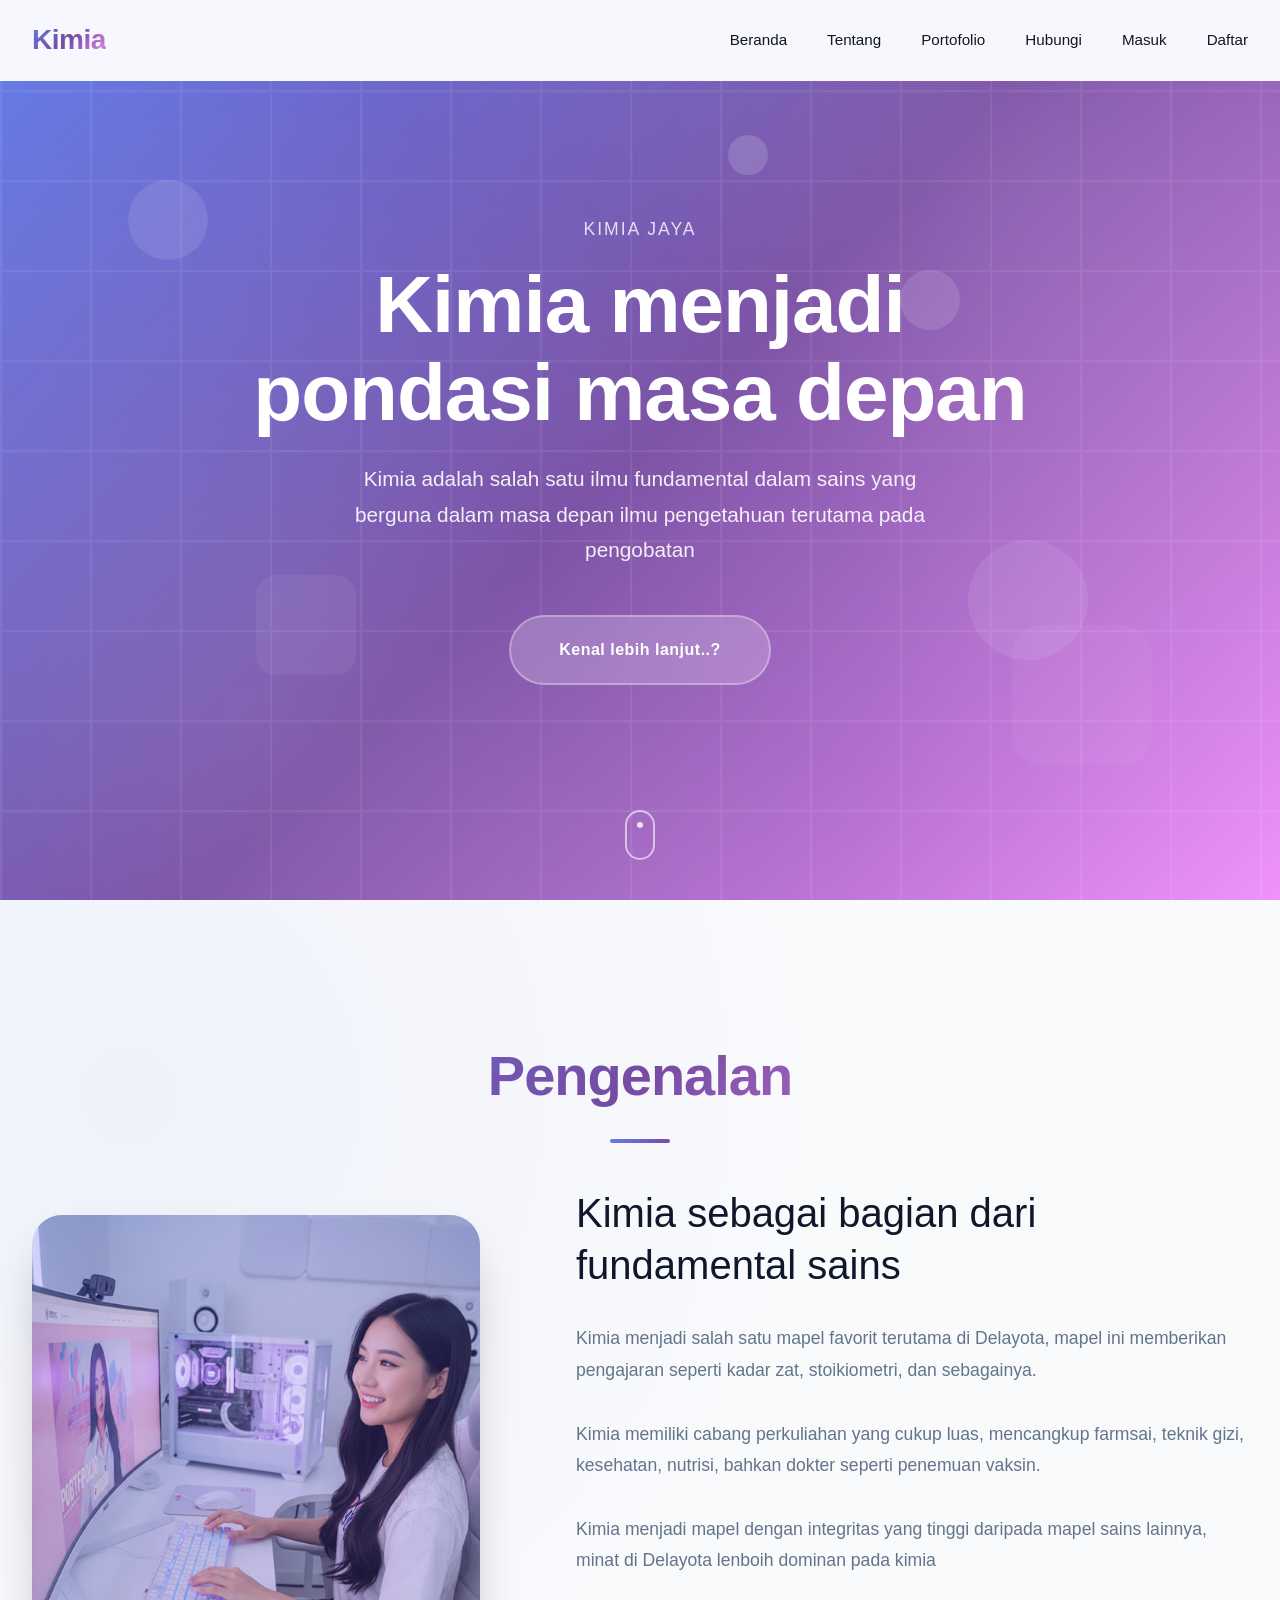
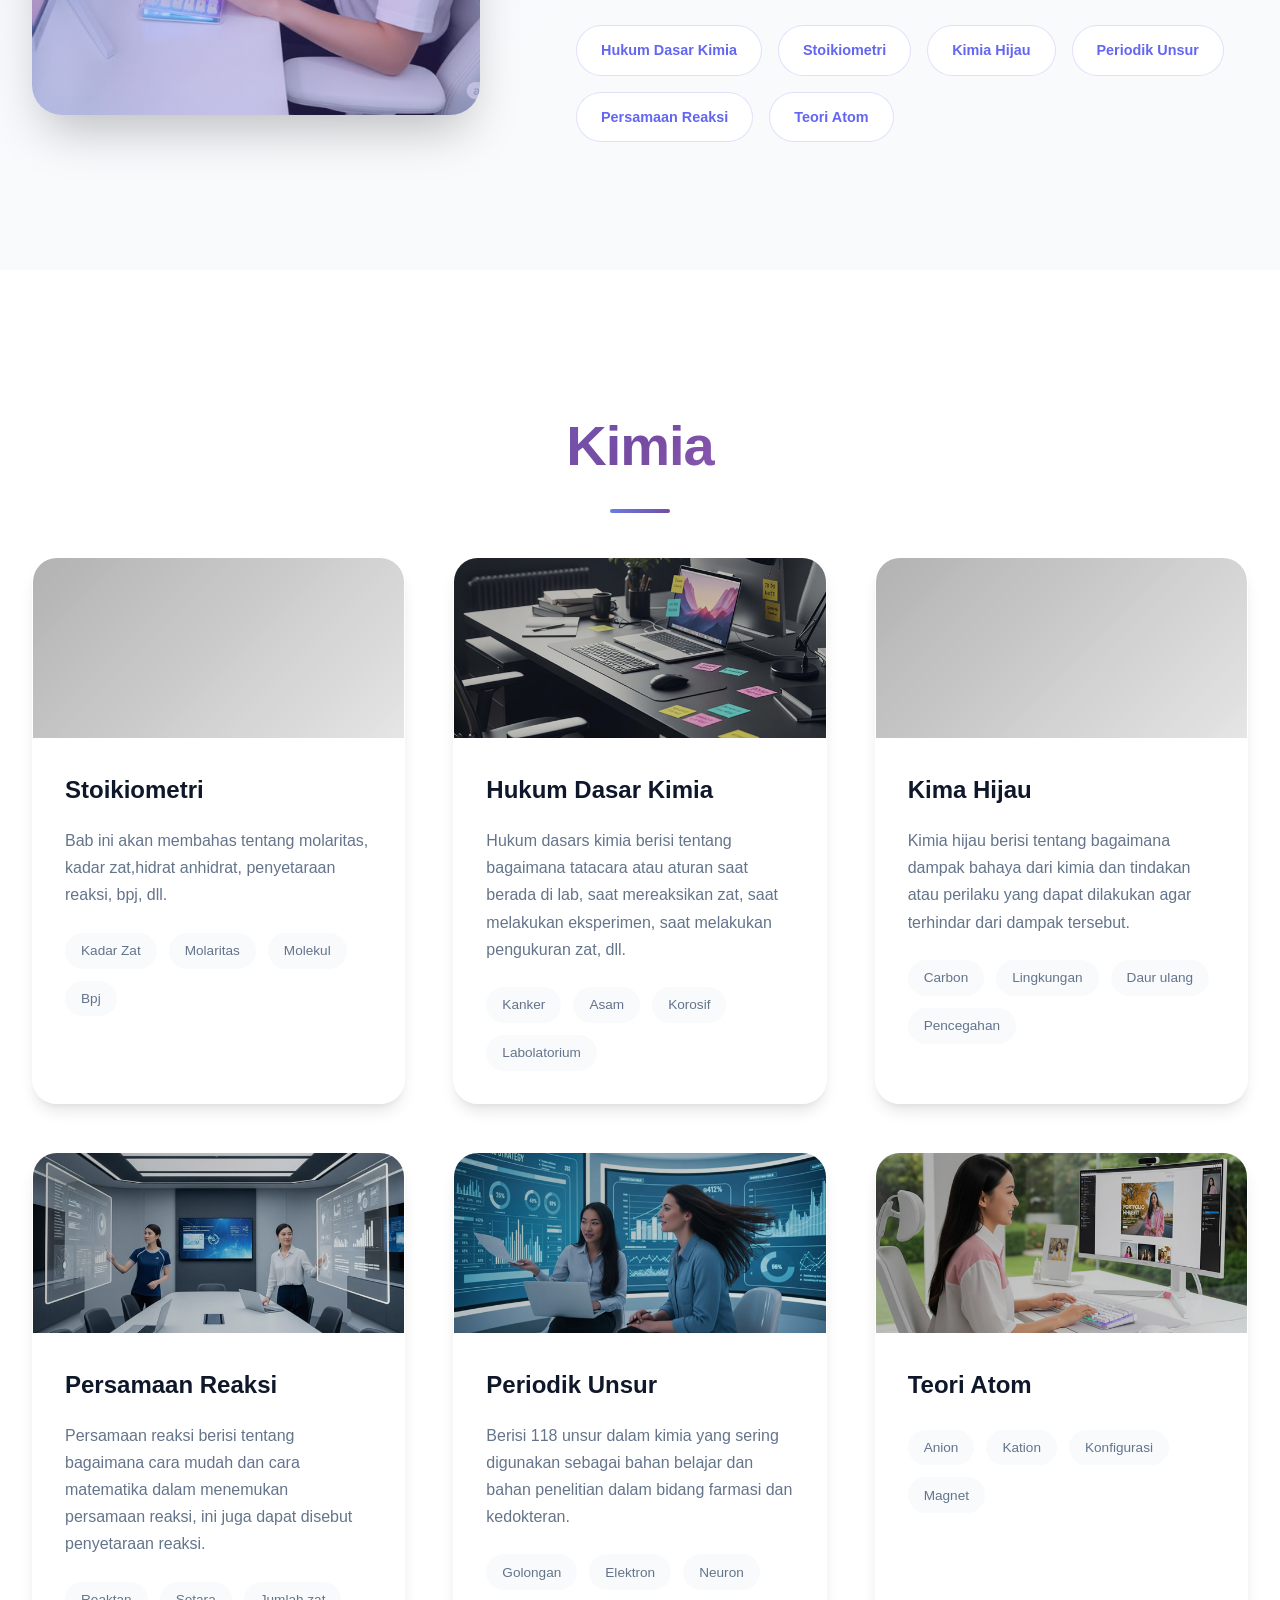
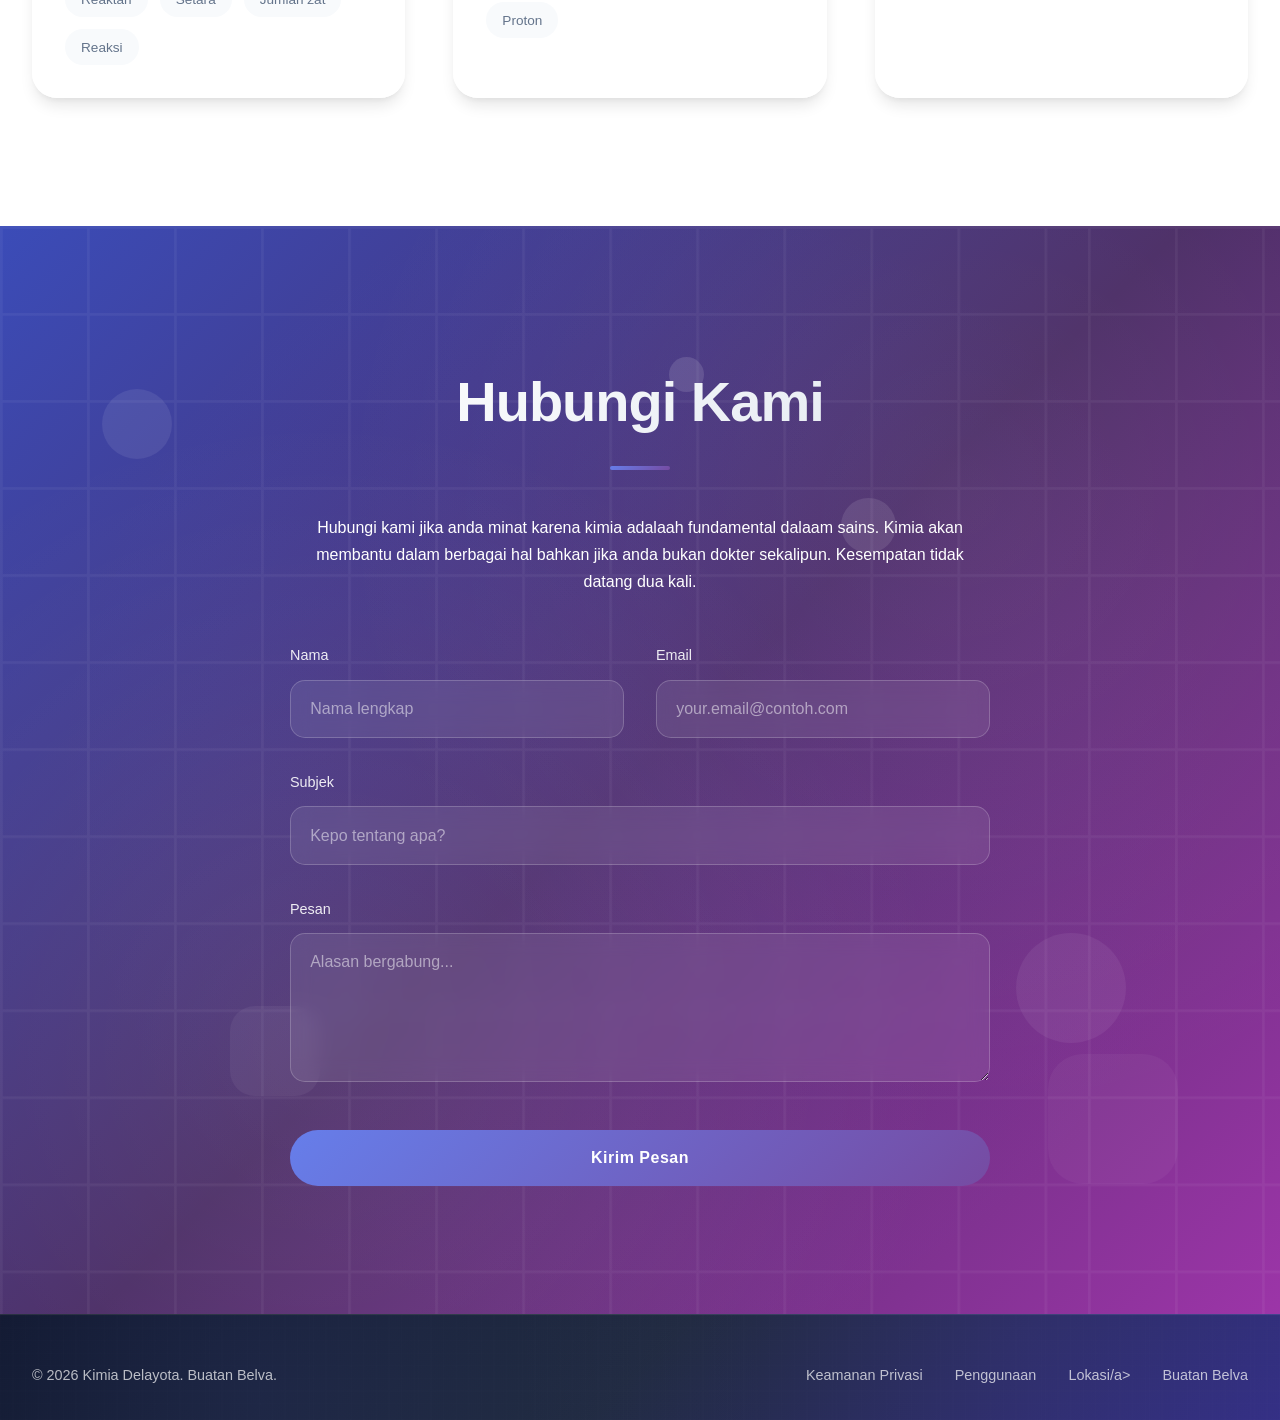
==== index.html @ 0a44f164 "index.html" ====
<!DOCTYPE html>
<html lang="en">
<head>
    <meta charset="UTF-8">
    <meta name="viewport" content="width=device-width, initial-scale=1.0">
    <title>Belva - Delayota</title>
    <link href="templatemo-personal-style.css" rel="stylesheet">

<!--

TemplateMo 593 personal shape

https://templatemo.com/tm-593-personal-shape

-->
</head>
<body>
    <!-- Navigation -->
    <nav id="navbar">
        <div class="nav-container">
            <div class="logo">Kimia</div>
            <ul class="nav-links">
                <li><a href="#home">Beranda</a></li>
                <li><a href="#about">Tentang</a></li>
               <li><a href="#portfolio">Portofolio</a></li>
                <li><a href="#contact">Hubungi</a></li>       
    <li id="loginMenu" ><a href="login/login.html">Masuk</a></li>
    <li id="registerMenu"><a href="login/register.html">Daftar</a></li>
    <li id="logoutMenu" style="display: none;"><a href="#" id="authLink">Keluar</a></li>
            </ul>


            
            <div class="mobile-menu-toggle" id="mobileMenuToggle">
                <div class="hamburger"></div>
                <div class="hamburger"></div>
                <div class="hamburger"></div>
            </div>
        </div>
    </nav>

    <!-- Mobile Menu -->
    <div class="mobile-menu" id="mobileMenu">
        <ul class="mobile-nav-links">
            <li><a href="#home">Beranda</a></li>
            <li><a href="#about">Tentang</a></li>
            <li><a href="#portfolio">Portofolio</a></li>
            <li><a href="#contact">Hubungi</a></li>
            <li id="loginMenu" ><a href="login/login.html">Masuk</a></li>
    <li id="registerMenu"><a href="login/register.html">Daftar</a></li>
    
    <li id="logoutMenu" style="display: none;"><a href="#" id="authLink">Keluar</a></li>
        </ul>
    </div>

    <!-- Hero Section -->
    <section id="home" class="hero">
        <div class="floating-shapes">
            <div class="shape shape-1"></div>
            <div class="shape shape-2"></div>
            <div class="shape shape-3"></div>
            <div class="shape shape-4"></div>
            <div class="shape shape-5"></div>
            <div class="shape shape-6"></div>
        </div>
        <div class="hero-content">
            <div class="hero-subtitle">Kimia Jaya</div>
            <h1>Kimia menjadi pondasi masa depan</h1>
            <p class="subtitle">Kimia adalah salah satu ilmu fundamental dalam sains yang berguna dalam masa depan ilmu pengetahuan terutama pada pengobatan</p>
            <a href="#portfolio" class="cta-button">Kenal lebih lanjut..?</a>
        </div>
        <div class="scroll-indicator" onclick="document.getElementById('about').scrollIntoView()"></div>
    </section>

    <!-- About Section -->
    <section id="about" class="about">
        <div class="container">
            <h2 class="section-title fade-in">Pengenalan</h2>
            <div class="about-content">
                <div class="about-image slide-in-left">

                <iframe src="https://www.google.com/maps/embed?pb=!1m18!1m12!1m3!1d3952.8996319272687!2d110.39281007500517!3d-7.80044999221977!2m3!1f0!2f0!3f0!3m2!1i1024!2i768!4f13.1!3m3!1m2!1s0x2e7a57669d43fe55%3A0x75fae1bb400d4da5!2sSMA%20Negeri%208%20Yogyakarta!5e0!3m2!1sid!2sid!4v1780820582444!5m2!1sid!2sid" width="100%" height="100%" style="border:0;" allowfullscreen="" loading="lazy" referrerpolicy="no-referrer-when-downgrade"></iframe>

            </div>
                <div class="about-text slide-in-right">
                    <h3>Kimia sebagai bagian dari fundamental sains</h3>
                    <p>Kimia menjadi salah satu mapel favorit terutama di Delayota, mapel ini memberikan pengajaran seperti kadar zat, stoikiometri, dan sebagainya.</p>
                    <p>Kimia memiliki cabang perkuliahan yang cukup luas, mencangkup farmsai, teknik gizi, kesehatan, nutrisi, bahkan dokter seperti penemuan vaksin.</p>
                    <p>Kimia menjadi mapel dengan integritas yang tinggi daripada mapel sains lainnya, minat di Delayota lenboih dominan pada kimia</p>
                    <div class="skills">
                        <span class="skill-tag">Hukum Dasar Kimia</span>
                        <span class="skill-tag">Stoikiometri</span>
                        <span class="skill-tag">Kimia Hijau</span>
                        <span class="skill-tag">Periodik Unsur</span>
                        <span class="skill-tag">Persamaan Reaksi</span>
                        <span class="skill-tag">Teori Atom</span>
                    </div>
                </div>
            </div>
        </div>
    </section>

    <!-- Portfolio Section -->
    <section id="portfolio" class="portfolio">
        <div class="container">
            <h2 class="section-title fade-in">Kimia</h2>
            <div class="portfolio-grid">
                <div class="portfolio-item">
                    <div class="portfolio-image">

                        <iframe width="100%" height="180" src="https://www.youtube.com/embed/ZuWa827qAao?si=afvYY62w2nocdWd4" title="YouTube video player" frameborder="0" allow="accelerometer; autoplay; clipboard-write; encrypted-media; gyroscope; picture-in-picture; web-share" referrerpolicy="strict-origin-when-cross-origin" allowfullscreen></iframe>
                    </div>
                    <div class="portfolio-content">
                        <h4>Stoikiometri</h4>
                        <p>Bab ini akan membahas tentang molaritas, kadar zat,hidrat anhidrat, penyetaraan reaksi, bpj, dll.</p>
                        <div class="portfolio-tech">
                            <span class="tech-tag">Kadar Zat</span>
                            <span class="tech-tag">Molaritas</span>
                            <span class="tech-tag">Molekul</span>
                            <span class="tech-tag">Bpj</span>
                        </div>
                    </div>
                </div>
                <div class="portfolio-item">
                    <div class="portfolio-image">

                    <iframe width="100%" height="180" src="https://www.youtube.com/embed/5iTOphGnCtg?si=5sa7Ugf0rRVdUcPF" title="YouTube video player" frameborder="0" allow="accelerometer; autoplay; clipboard-write; encrypted-media; gyroscope; picture-in-picture; web-share" referrerpolicy="strict-origin-when-cross-origin" allowfullscreen></iframe>

                </div>
                    <div class="portfolio-content">
                        <h4>Hukum Dasar Kimia</h4>
                        <p>Hukum dasars kimia berisi tentang bagaimana tatacara atau aturan saat berada di lab, saat mereaksikan zat, saat melakukan eksperimen, saat melakukan pengukuran zat, dll.</p>
                        <div class="portfolio-tech">
                            <span class="tech-tag">Kanker</span>
                            <span class="tech-tag">Asam</span>
                            <span class="tech-tag">Korosif</span>
                            <span class="tech-tag">Labolatorium</span>
                        </div>
                    </div>
                </div>
                <div class="portfolio-item">
                    <div class="portfolio-image">

                        <iframe width="100%" height="180" src="https://www.youtube.com/embed/H3VKLRNAQuY?si=jWt5FX0HR5hj468H" title="YouTube video player" frameborder="0" allow="accelerometer; autoplay; clipboard-write; encrypted-media; gyroscope; picture-in-picture; web-share" referrerpolicy="strict-origin-when-cross-origin" allowfullscreen></iframe>
                    </div>
                    <div class="portfolio-content">
                        <h4>Kima Hijau</h4>
                        <p>Kimia hijau berisi tentang bagaimana dampak bahaya dari kimia dan tindakan atau perilaku yang dapat dilakukan agar terhindar dari dampak tersebut.</p>
                        <div class="portfolio-tech">
                            <span class="tech-tag">Carbon</span>
                            <span class="tech-tag">Lingkungan</span>
                            <span class="tech-tag">Daur ulang</span>
                            <span class="tech-tag">Pencegahan</span>
                        </div>
                    </div>
                </div>
                <div class="portfolio-item">
                    <div class="portfolio-image">

                    <iframe width="100%" height="180" src="https://www.youtube.com/embed/P3RXtoYCW4M?si=1aUO_Qs7uh_XsLeb" title="YouTube video player" frameborder="0" allow="accelerometer; autoplay; clipboard-write; encrypted-media; gyroscope; picture-in-picture; web-share" referrerpolicy="strict-origin-when-cross-origin" allowfullscreen></iframe>

                    </div>
                    <div class="portfolio-content">
                        <h4>Persamaan Reaksi</h4>
                        <p>Persamaan reaksi berisi tentang bagaimana cara mudah dan cara matematika dalam menemukan persamaan reaksi, ini juga dapat disebut penyetaraan reaksi.</p>
                        <div class="portfolio-tech">
                            <span class="tech-tag">Reaktan</span>
                            <span class="tech-tag">Setara</span>
                            <span class="tech-tag">Jumlah zat</span>
                            <span class="tech-tag">Reaksi</span>
                        </div>
                    </div>
                </div>
                <div class="portfolio-item">
                    <div class="portfolio-image">

                    <iframe width="100%" height="180" src="https://www.youtube.com/embed/K5lLBqXT6ws?si=KVvnzqZEagnbZ1Gu" title="YouTube video player" frameborder="0" allow="accelerometer; autoplay; clipboard-write; encrypted-media; gyroscope; picture-in-picture; web-share" referrerpolicy="strict-origin-when-cross-origin" allowfullscreen></iframe>

                        </div>
                    <div class="portfolio-content">
                        <h4>Periodik Unsur</h4>
                        <p>Berisi 118 unsur dalam kimia yang sering digunakan sebagai bahan belajar dan bahan penelitian dalam bidang farmasi dan kedokteran.</p>
                        <div class="portfolio-tech">
                            <span class="tech-tag">Golongan</span>
                            <span class="tech-tag">Elektron</span>
                            <span class="tech-tag">Neuron</span>
                            <span class="tech-tag">Proton</span>
                        </div>
                    </div>
                </div>
                <div class="portfolio-item">
                    <div class="portfolio-image">

                    <iframe width="100%" height="180" src="https://www.youtube.com/embed/FM2MpMbV0rw?si=JdxExgirtaG-mI5e" title="YouTube video player" frameborder="0" allow="accelerometer; autoplay; clipboard-write; encrypted-media; gyroscope; picture-in-picture; web-share" referrerpolicy="strict-origin-when-cross-origin" allowfullscreen></iframe>

                        </div>
                    <div class="portfolio-content">
                        <h4>Teori Atom</h4>
                        <p></p>
                        <div class="portfolio-tech">
                            <span class="tech-tag">Anion</span>
                            <span class="tech-tag">Kation</span>
                            <span class="tech-tag">Konfigurasi</span>
                            <span class="tech-tag">Magnet</span>
                        </div>
                    </div>
                </div>
            </div>
        </div>
    </section>

    <!-- Contact Section -->
    <section id="contact" class="contact">
        <div class="contact-floating-shapes">
            <div class="contact-shape contact-shape-1"></div>
            <div class="contact-shape contact-shape-2"></div>
            <div class="contact-shape contact-shape-3"></div>
            <div class="contact-shape contact-shape-4"></div>
            <div class="contact-shape contact-shape-5"></div>
            <div class="contact-shape contact-shape-6"></div>
        </div>
        <div class="container">
            <div class="contact-content">
                <h2 class="section-title fade-in">Hubungi Kami</h2>
                <p class="fade-in"> Hubungi kami jika anda minat karena kimia adalaah fundamental dalaam sains. Kimia akan membantu dalam berbagai hal bahkan jika anda bukan dokter sekalipun. Kesempatan tidak datang dua kali.</p>
                <form class="contact-form fade-in">
                    <div class="form-row">
                        <div class="form-group">
                            <label for="name">Nama</label>
                            <input type="text" id="name" name="name" placeholder="Nama lengkap" required>
                        </div>
                        <div class="form-group">
                            <label for="email">Email</label>
                            <input type="email" id="email" name="email" placeholder="your.email@contoh.com" required>
                        </div>
                    </div>
                    <div class="form-group">
                        <label for="subject">Subjek</label>
                        <input type="text" id="subject" name="subject" placeholder="Kepo tentang apa?" required>
                    </div>
                    <div class="form-group">
                        <label for="message">Pesan</label>
                        <textarea id="message" name="message" rows="6" placeholder="Alasan bergabung..." required></textarea>
                    </div>
                    <button type="submit" class="submit-btn">Kirim Pesan</button>
                </form>
            </div>
        </div>
    </section>

    <!-- Footer -->
    <footer class="footer">
        <div class="container">
            <div class="footer-content">
                <div class="footer-left">
                    <p>&copy; 2026 Kimia Delayota. Buatan Belva.</p>
                </div>
                <div class="footer-right">
                    <a href="#privacy">Keamanan Privasi</a>
                    <a href="#terms">Penggunaan</a>
                    <a href="#sitemap">Lokasi/a>
                    <a href="https://templatemo.com" target="_blank" rel="noopener nofollow">Buatan Belva</a>
                </div>
            </div>
        </div>
    </footer>

<script src="templatemo-personal-javascripts.js"></script>
 <script src="login/js/welcome.js"></script>

<script>
    // 1. Ambil semua elemen menu berdasarkan ID
    const loginMenu = document.getElementById("loginMenu");
    const registerMenu = document.getElementById("registerMenu");
    const logoutMenu = document.getElementById("logoutMenu");
    const authLink = document.getElementById("authLink");

    // 2. Cek apakah pengguna sudah login (ada data username di localStorage)
    const isLoggedIn = localStorage.getItem("username");

    if (isLoggedIn) {
        // JIKA SUDAH LOGIN:
        loginMenu.style.display = "none";    
        registerMenu.style.display = "none"; 
        logoutMenu.style.display = "block";  

        window.location.href = "../index.html";
        
        // Logika ketika tombol Keluar diklik
        authLink.addEventListener("click", function(e) {
            e.preventDefault(); 
            
            localStorage.removeItem("username"); // Hapus data login
            alert("Kamu berhasil keluar!");

            window.location.reload();
            
            // PERBAIKAN DI SINI: Langsung arahkan ke index.html utama
            // Gunakan "/" jika index.html ada di folder paling luar (root)
             
        });

    }
        </script>
    
</body>
</html>
---- templatemo-personal-style.css ----
/*

TemplateMo 593 personal shape

https://templatemo.com/tm-593-personal-shape

*/

@charset "utf-8";
/* CSS Document */

        * {
            margin: 0;
            padding: 0;
            box-sizing: border-box;
        }

        /* Footer */
        .footer {
            background: linear-gradient(135deg, #0f172a 0%, #1e293b 50%, #312e81 100%);
            color: var(--text-light);
            padding: 3rem 0 2rem;
            border-top: 1px solid rgba(255, 255, 255, 0.1);
            position: relative;
            overflow: hidden;
        }

        .footer::before {
            content: '';
            position: absolute;
            top: 0;
            left: 0;
            right: 0;
            bottom: 0;
            background: url('data:image/svg+xml,<svg xmlns="http://www.w3.org/2000/svg" viewBox="0 0 100 100"><defs><pattern id="footer-grid" width="12" height="12" patternUnits="userSpaceOnUse"><path d="M 12 0 L 0 0 0 12" fill="none" stroke="rgba(255,255,255,0.05)" stroke-width="0.5"/></pattern></defs><rect width="100" height="100" fill="url(%23footer-grid)"/></svg>');
            opacity: 0.4;
        }

        .footer::after {
            content: '';
            position: absolute;
            top: 0;
            left: 0;
            right: 0;
            bottom: 0;
            background: radial-gradient(circle at 20% 80%, rgba(99, 102, 241, 0.1) 0%, transparent 50%),
                        radial-gradient(circle at 80% 20%, rgba(139, 92, 246, 0.08) 0%, transparent 50%);
        }

        .footer-content {
            display: flex;
            justify-content: space-between;
            align-items: center;
            flex-wrap: wrap;
            gap: 1rem;
            position: relative;
            z-index: 2;
        }

        .footer-left p {
            color: rgba(255, 255, 255, 0.7);
            font-size: 0.9rem;
            margin: 0;
        }

        .footer-right {
            display: flex;
            gap: 2rem;
            flex-wrap: wrap;
        }

        .footer-right a {
            color: rgba(255, 255, 255, 0.7);
            text-decoration: none;
            font-size: 0.9rem;
            transition: all 0.3s ease;
            position: relative;
        }

        .footer-right a:hover {
            color: var(--text-light);
            transform: translateY(-1px);
        }

        .footer-right a::after {
            content: '';
            position: absolute;
            width: 0;
            height: 1px;
            bottom: -3px;
            left: 0;
            background: var(--primary-color);
            transition: width 0.3s ease;
        }

        .footer-right a:hover::after {
            width: 100%;
        }

        /* Footer Mobile Responsiveness */
        @media (max-width: 768px) {
            .footer-content {
                flex-direction: column;
                text-align: center;
                gap: 1.5rem;
            }

            .footer-right {
                justify-content: center;
                gap: 1.5rem;
            }

            .footer-right a {
                font-size: 0.85rem;
            }
        }

        @media (max-width: 480px) {
            .footer-right {
                flex-direction: column;
                gap: 1rem;
            }
        }

        :root {
            --primary-color: #6366f1;
            --secondary-color: #8b5cf6;
            --accent-color: #f59e0b;
            --accent-pink: #ec4899;
            --accent-cyan: #06b6d4;
            --text-primary: #0f172a;
            --text-secondary: #64748b;
            --text-light: #ffffff;
            --bg-primary: #ffffff;
            --bg-secondary: #f8fafc;
            --bg-dark: #0f172a;
            --bg-card: rgba(255, 255, 255, 0.95);
            --gradient-primary: linear-gradient(135deg, #667eea 0%, #764ba2 100%);
            --gradient-secondary: linear-gradient(135deg, #f093fb 0%, #f5576c 100%);
            --gradient-tertiary: linear-gradient(135deg, #4facfe 0%, #00f2fe 100%);
            --gradient-elegant: linear-gradient(135deg, #667eea 0%, #764ba2 50%, #f093fb 100%);
            --shadow-sm: 0 1px 2px 0 rgba(0, 0, 0, 0.05);
            --shadow-md: 0 4px 6px -1px rgba(0, 0, 0, 0.1), 0 2px 4px -1px rgba(0, 0, 0, 0.06);
            --shadow-lg: 0 10px 15px -3px rgba(0, 0, 0, 0.1), 0 4px 6px -2px rgba(0, 0, 0, 0.05);
            --shadow-xl: 0 20px 25px -5px rgba(0, 0, 0, 0.1), 0 10px 10px -5px rgba(0, 0, 0, 0.04);
            --shadow-2xl: 0 25px 50px -12px rgba(0, 0, 0, 0.25);
            --glass: rgba(255, 255, 255, 0.15);
            --glass-border: rgba(255, 255, 255, 0.2);
        }

        body {
            font-family: 'Segoe UI', 'Roboto', 'Helvetica Neue', 'Arial', sans-serif;
            line-height: 1.7;
            color: var(--text-primary);
            scroll-behavior: smooth;
            overflow-x: hidden;
            background: var(--bg-primary);
        }

        /* Navigation */
        nav {
            position: fixed;
            top: 0;
            width: 100%;
            background: rgba(255, 255, 255, 0.95);
            backdrop-filter: blur(20px);
            z-index: 1000;
            padding: 1rem 0;
            transition: all 0.4s cubic-bezier(0.4, 0, 0.2, 1);
            border-bottom: 1px solid rgba(255, 255, 255, 0.1);
        }

        nav.scrolled {
            background: rgba(255, 255, 255, 0.98);
            box-shadow: var(--shadow-lg);
            padding: 0.75rem 0;
        }

        .nav-container {
            max-width: 1400px;
            margin: 0 auto;
            padding: 0 2rem;
            display: flex;
            justify-content: space-between;
            align-items: center;
        }

        .logo {
            font-family: 'Segoe UI', 'Roboto', 'Helvetica Neue', 'Arial', sans-serif;
            font-size: 1.75rem;
            font-weight: 700;
            background: var(--gradient-elegant);
            -webkit-background-clip: text;
            background-clip: text;
            -webkit-text-fill-color: transparent;
            letter-spacing: -0.5px;
        }

        .nav-links {
            display: flex;
            list-style: none;
            gap: 2.5rem;
            align-items: center;
        }

        .nav-links a {
            text-decoration: none;
            color: var(--text-primary);
            font-weight: 500;
            font-size: 0.95rem;
            transition: all 0.3s cubic-bezier(0.4, 0, 0.2, 1);
            position: relative;
            padding: 0.5rem 0;
        }

        .nav-links a:hover {
            color: var(--primary-color);
            transform: translateY(-1px);
        }

        .nav-links a::after {
            content: '';
            position: absolute;
            width: 0;
            height: 2px;
            bottom: 0;
            left: 50%;
            background: var(--gradient-primary);
            transition: all 0.3s cubic-bezier(0.4, 0, 0.2, 1);
            transform: translateX(-50%);
            border-radius: 1px;
        }

        .nav-links a:hover::after {
            width: 100%;
        }

        /* Mobile Menu */
        .mobile-menu-toggle {
            display: none;
            flex-direction: column;
            cursor: pointer;
            padding: 0.5rem;
            z-index: 1001;
        }

        .hamburger {
            width: 25px;
            height: 3px;
            background: var(--text-primary);
            margin: 3px 0;
            transition: all 0.3s ease;
            border-radius: 1px;
        }

        .mobile-menu-toggle.active .hamburger:nth-child(1) {
            transform: rotate(-45deg) translate(-5px, 6px);
        }

        .mobile-menu-toggle.active .hamburger:nth-child(2) {
            opacity: 0;
        }

        .mobile-menu-toggle.active .hamburger:nth-child(3) {
            transform: rotate(45deg) translate(-5px, -6px);
        }

        .mobile-menu {
            position: fixed;
            top: 0;
            right: -100%;
            width: 100%;
            height: 100vh;
            background: rgba(15, 23, 42, 0.98);
            backdrop-filter: blur(20px);
            display: flex;
            flex-direction: column;
            justify-content: center;
            align-items: center;
            transition: right 0.4s cubic-bezier(0.4, 0, 0.2, 1);
            z-index: 999;
        }

        .mobile-menu.active {
            right: 0;
        }

        .mobile-nav-links {
            list-style: none;
            text-align: center;
        }

        .mobile-nav-links li {
            margin: 2rem 0;
            opacity: 0;
            transform: translateY(30px);
            transition: all 0.4s cubic-bezier(0.4, 0, 0.2, 1);
        }

        .mobile-menu.active .mobile-nav-links li {
            opacity: 1;
            transform: translateY(0);
        }

        .mobile-menu.active .mobile-nav-links li:nth-child(1) { transition-delay: 0.1s; }
        .mobile-menu.active .mobile-nav-links li:nth-child(2) { transition-delay: 0.2s; }
        .mobile-menu.active .mobile-nav-links li:nth-child(3) { transition-delay: 0.3s; }
        .mobile-menu.active .mobile-nav-links li:nth-child(4) { transition-delay: 0.4s; }

        .mobile-nav-links a {
            font-family: 'Segoe UI', 'Roboto', 'Helvetica Neue', 'Arial', sans-serif;
            font-size: 2.5rem;
            font-weight: 500;
            color: var(--text-light);
            text-decoration: none;
            transition: all 0.3s ease;
            background: var(--gradient-elegant);
            -webkit-background-clip: text;
            background-clip: text;
            -webkit-text-fill-color: transparent;
        }

        .mobile-nav-links a:hover {
            transform: scale(1.05);
        }

        /* Hero Section */
        .hero {
            height: 100vh;
            display: flex;
            align-items: center;
            justify-content: center;
            background: var(--gradient-elegant);
            position: relative;
            overflow: hidden;
        }

        .hero::before {
            content: '';
            position: absolute;
            top: 0;
            left: 0;
            right: 0;
            bottom: 0;
            background: url('data:image/svg+xml,<svg xmlns="http://www.w3.org/2000/svg" viewBox="0 0 100 100"><defs><pattern id="grid" width="10" height="10" patternUnits="userSpaceOnUse"><path d="M 10 0 L 0 0 0 10" fill="none" stroke="rgba(255,255,255,0.1)" stroke-width="0.5"/></pattern></defs><rect width="100" height="100" fill="url(%23grid)"/></svg>');
            animation: float 25s ease-in-out infinite;
            opacity: 0.7;
        }

        .hero::after {
            content: '';
            position: absolute;
            top: 0;
            left: 0;
            right: 0;
            bottom: 0;
            background: radial-gradient(circle at 20% 80%, rgba(255, 255, 255, 0.1) 0%, transparent 50%),
                        radial-gradient(circle at 80% 20%, rgba(255, 255, 255, 0.1) 0%, transparent 50%);
            animation: pulse 4s ease-in-out infinite alternate;
        }

        /* Floating Shapes */
        .floating-shapes {
            position: absolute;
            top: 0;
            left: 0;
            width: 100%;
            height: 100%;
            pointer-events: none;
            z-index: 1;
        }

        .shape {
            position: absolute;
            background: rgba(255, 255, 255, 0.1);
            border-radius: 50%;
        }

        .shape-1 {
            width: 80px;
            height: 80px;
            top: 20%;
            left: 10%;
            animation: floatShape1 20s ease-in-out infinite;
        }

        .shape-2 {
            width: 120px;
            height: 120px;
            top: 60%;
            right: 15%;
            background: rgba(255, 255, 255, 0.08);
            animation: floatShape2 25s ease-in-out infinite reverse;
        }

        .shape-3 {
            width: 60px;
            height: 60px;
            top: 30%;
            right: 25%;
            background: rgba(255, 255, 255, 0.12);
            animation: floatShape3 18s ease-in-out infinite;
        }

        .shape-4 {
            width: 100px;
            height: 100px;
            bottom: 25%;
            left: 20%;
            background: rgba(255, 255, 255, 0.06);
            border-radius: 20px;
            animation: floatShape4 22s ease-in-out infinite;
        }

        .shape-5 {
            width: 40px;
            height: 40px;
            top: 15%;
            right: 40%;
            background: rgba(255, 255, 255, 0.15);
            animation: floatShape5 16s ease-in-out infinite reverse;
        }

        .shape-6 {
            width: 140px;
            height: 140px;
            bottom: 15%;
            right: 10%;
            background: rgba(255, 255, 255, 0.04);
            border-radius: 30px;
            animation: floatShape6 28s ease-in-out infinite;
        }

        @keyframes floatShape1 {
            0%, 100% { transform: translateY(0px) translateX(0px) rotate(0deg); }
            25% { transform: translateY(-30px) translateX(20px) rotate(90deg); }
            50% { transform: translateY(-15px) translateX(-10px) rotate(180deg); }
            75% { transform: translateY(-40px) translateX(15px) rotate(270deg); }
        }

        @keyframes floatShape2 {
            0%, 100% { transform: translateY(0px) translateX(0px) scale(1); }
            33% { transform: translateY(25px) translateX(-20px) scale(1.1); }
            66% { transform: translateY(-20px) translateX(25px) scale(0.9); }
        }

        @keyframes floatShape3 {
            0%, 100% { transform: translateY(0px) translateX(0px) rotate(0deg); }
            50% { transform: translateY(-25px) translateX(-30px) rotate(180deg); }
        }

        @keyframes floatShape4 {
            0%, 100% { transform: translateY(0px) translateX(0px) rotate(0deg); }
            25% { transform: translateY(20px) translateX(-15px) rotate(45deg); }
            50% { transform: translateY(-10px) translateX(30px) rotate(90deg); }
            75% { transform: translateY(15px) translateX(-20px) rotate(135deg); }
        }

        @keyframes floatShape5 {
            0%, 100% { transform: translateY(0px) translateX(0px) scale(1); }
            50% { transform: translateY(-35px) translateX(20px) scale(1.2); }
        }

        @keyframes floatShape6 {
            0%, 100% { transform: translateY(0px) translateX(0px) rotate(0deg); }
            33% { transform: translateY(-15px) translateX(10px) rotate(60deg); }
            66% { transform: translateY(10px) translateX(-25px) rotate(120deg); }
        }

        @keyframes float {
            0%, 100% { transform: translateY(0px) rotate(0deg); }
            50% { transform: translateY(-20px) rotate(1deg); }
        }

        @keyframes pulse {
            0% { opacity: 0.5; }
            100% { opacity: 0.8; }
        }

        .hero-content {
            text-align: center;
            color: var(--text-light);
            z-index: 2;
            position: relative;
            max-width: 900px;
            padding: 0 2rem;
        }

        .hero-subtitle {
            font-size: 1.1rem;
            font-weight: 500;
            letter-spacing: 2px;
            text-transform: uppercase;
            opacity: 0;
            transform: translateY(30px);
            animation: fadeInUp 1s ease 0.2s forwards;
            margin-bottom: 1rem;
            color: rgba(255, 255, 255, 0.8);
        }

        .hero h1 {
            font-family: 'Segoe UI', 'Roboto', 'Helvetica Neue', 'Arial', sans-serif;
            font-size: 5rem;
            font-weight: 700;
            margin-bottom: 1.5rem;
            opacity: 0;
            transform: translateY(30px);
            animation: fadeInUp 1s ease 0.4s forwards;
            line-height: 1.1;
            letter-spacing: -1px;
        }

        .hero .subtitle {
            font-size: 1.3rem;
            margin-bottom: 3rem;
            opacity: 0;
            transform: translateY(30px);
            animation: fadeInUp 1s ease 0.6s forwards;
            color: rgba(255, 255, 255, 0.9);
            font-weight: 400;
            max-width: 600px;
            margin-left: auto;
            margin-right: auto;
        }

        .cta-button {
            display: inline-block;
            padding: 1.2rem 3rem;
            background: rgba(255, 255, 255, 0.2);
            color: var(--text-light);
            text-decoration: none;
            border-radius: 50px;
            font-weight: 600;
            font-size: 1rem;
            transform: translateY(30px);
            opacity: 0;
            animation: fadeInUp 1s ease 0.8s forwards;
            transition: all 0.4s cubic-bezier(0.4, 0, 0.2, 1);
            border: 2px solid rgba(255, 255, 255, 0.3);
            backdrop-filter: blur(10px);
            letter-spacing: 0.5px;
        }

        .cta-button:hover {
            transform: translateY(-3px);
            background: rgba(255, 255, 255, 0.25);
            box-shadow: 0 20px 40px rgba(0, 0, 0, 0.2);
            border-color: rgba(255, 255, 255, 0.4);
        }

        @keyframes fadeInUp {
            to {
                opacity: 1;
                transform: translateY(0);
            }
        }

        /* Scroll Indicator */
        .scroll-indicator {
            position: absolute;
            bottom: 40px;
            left: 50%;
            transform: translateX(-50%);
            width: 30px;
            height: 50px;
            border: 2px solid rgba(255, 255, 255, 0.6);
            border-radius: 25px;
            cursor: pointer;
            transition: all 0.3s ease;
        }

        .scroll-indicator:hover {
            border-color: rgba(255, 255, 255, 0.9);
        }

        .scroll-indicator::before {
            content: '';
            position: absolute;
            top: 10px;
            left: 50%;
            width: 6px;
            height: 6px;
            background: rgba(255, 255, 255, 0.8);
            border-radius: 50%;
            transform: translateX(-50%);
            animation: scroll 2s infinite;
        }

        @keyframes scroll {
            0% { transform: translateX(-50%) translateY(0); opacity: 1; }
            100% { transform: translateX(-50%) translateY(20px); opacity: 0; }
        }

        /* Section Styles */
        section {
            padding: 8rem 0;
        }

        .container {
            max-width: 1400px;
            margin: 0 auto;
            padding: 0 2rem;
        }

        .section-title {
            text-align: center;
            font-family: 'Segoe UI', 'Roboto', 'Helvetica Neue', 'Arial', sans-serif;
            font-size: 3.5rem;
            font-weight: 600;
            margin-bottom: 4rem;
            background: var(--gradient-elegant);
            -webkit-background-clip: text;
            background-clip: text;
            -webkit-text-fill-color: transparent;
            letter-spacing: -1px;
            position: relative;
        }

        .section-title::after {
            content: '';
            position: absolute;
            width: 60px;
            height: 4px;
            background: var(--gradient-primary);
            bottom: -20px;
            left: 50%;
            transform: translateX(-50%);
            border-radius: 2px;
        }

        /* About Section */
        .about {
            background: var(--bg-secondary);
            position: relative;
        }

        .about::before {
            content: '';
            position: absolute;
            top: 0;
            left: 0;
            right: 0;
            bottom: 0;
            background: radial-gradient(circle at 10% 20%, rgba(99, 102, 241, 0.05) 0%, transparent 50%);
        }

        .about-content {
            display: grid;

            grid-template-columns: 1fr 1.5fr;
            gap: 6rem;
            align-items: center;
            position: relative;
        }

        .about-image {
            width: 100%;
            height: 500px;
            background: url('images/smiling-girl-computer-desktop.jpg') center/cover;
            border-radius: 30px;
            position: relative;
            overflow: hidden;
            box-shadow: var(--shadow-2xl);
            transform: rotate(-2deg);
            transition: transform 0.4s ease;
        }

        .about-image:hover {
            transform: rotate(0deg) scale(1.02);
        }

        .about-image::before {
            content: '';
            position: absolute;
            top: 0;
            left: 0;
            right: 0;
            bottom: 0;
            background: linear-gradient(135deg, rgba(99, 102, 241, 0.3) 0%, rgba(139, 92, 246, 0.2) 100%);
            transition: opacity 0.3s ease;
        }

        .about-image:hover::before {
            opacity: 0.7;
        }

        .about-image::after {

        }

        .about-text h3 {
            font-family: 'Segoe UI', 'Roboto', 'Helvetica Neue', 'Arial', sans-serif;
            font-size: 2.5rem;
            margin-bottom: 2rem;
            color: var(--text-primary);
            font-weight: 500;
            line-height: 1.3;
        }

        .about-text p {
            font-size: 1.1rem;
            color: var(--text-secondary);
            margin-bottom: 2rem;
            line-height: 1.8;
        }

        .skills {
            display: flex;
            gap: 1rem;
            flex-wrap: wrap;
            margin-top: 3rem;
        }

        .skill-tag {
            padding: 0.75rem 1.5rem;
            background: var(--bg-card);
            color: var(--primary-color);
            border-radius: 30px;
            font-size: 0.9rem;
            font-weight: 600;
            border: 1px solid rgba(99, 102, 241, 0.2);
            transition: all 0.3s ease;
            backdrop-filter: blur(10px);
        }

        .skill-tag:hover {
            background: var(--primary-color);
            color: var(--text-light);
            transform: translateY(-2px);
            box-shadow: var(--shadow-lg);
        }

        /* Portfolio Section */
        .portfolio {
            background: var(--bg-primary);
        }

        .portfolio-grid {
            display: grid;
            grid-template-columns: repeat(3, 1fr);
            gap: 3rem;
            margin-top: 2rem;
        }

        .portfolio-item {
            background: var(--bg-card);
            border-radius: 25px;
            overflow: hidden;
            box-shadow: var(--shadow-lg);
            transition: all 0.4s cubic-bezier(0.4, 0, 0.2, 1);
            transform: translateY(20px);
            opacity: 0;
            border: 1px solid rgba(255, 255, 255, 0.2);
            backdrop-filter: blur(10px);
        }

        .portfolio-item.animate {
            transform: translateY(0);
            opacity: 1;
        }

        .portfolio-item:hover {
            transform: translateY(-15px);
            box-shadow: var(--shadow-2xl);
        }

        .portfolio-image {
            width: 100%;
            height: 180px;
            background: var(--gradient-primary);
            position: relative;
            overflow: hidden;
            background-size: cover;
            background-position: center;
        }

        .portfolio-item:nth-child(1) .portfolio-image {
            background-image: url('picture 1.jpeg');
        }

        .portfolio-item:nth-child(2) .portfolio-image {
            background-image: url('images/computer-desk-stickers.jpg');
        }

        .portfolio-item:nth-child(3) .portfolio-image {
            background-image: url('picture 2.jpeg');
        }

        .portfolio-item:nth-child(4) .portfolio-image {
            background-image: url('images/dashboard-interfaces-transparent-displays.jpg');
        }

        .portfolio-item:nth-child(5) .portfolio-image {
            background-image: url('images/marketing-strategy-women.jpg');
        }

        .portfolio-item:nth-child(6) .portfolio-image {
            background-image: url('images/portfolio-website-girl.jpg');
        }

        .portfolio-image::before {
            content: '';
            position: absolute;
            top: 0;
            left: 0;
            right: 0;
            bottom: 0;
            background: linear-gradient(135deg, rgba(0, 0, 0, 0.3) 0%, rgba(0, 0, 0, 0.1) 100%);
            transition: all 0.3s ease;
        }

        .portfolio-item:hover .portfolio-image::before {
            background: linear-gradient(135deg, rgba(99, 102, 241, 0.4) 0%, rgba(139, 92, 246, 0.3) 100%);
        }

        .portfolio-content {
            padding: 2rem;
        }

        .portfolio-content h4 {
            font-family: 'Segoe UI', 'Roboto', 'Helvetica Neue', 'Arial', sans-serif;
            font-size: 1.5rem;
            margin-bottom: 1rem;
            color: var(--text-primary);
            font-weight: 600;
        }

        .portfolio-content p {
            color: var(--text-secondary);
            margin-bottom: 1.5rem;
            line-height: 1.7;
        }

        .portfolio-tech {
            display: flex;
            gap: 0.75rem;
            flex-wrap: wrap;
        }

        .tech-tag {
            padding: 0.4rem 1rem;
            background: var(--bg-secondary);
            color: var(--text-secondary);
            border-radius: 20px;
            font-size: 0.85rem;
            font-weight: 500;
            transition: all 0.3s ease;
        }

        .tech-tag:hover {
            background: var(--primary-color);
            color: var(--text-light);
        }

        /* Contact Section */
        .contact {
            background: linear-gradient(135deg, #3b4cb8 0%, #4a2c65 50%, #9c35a8 100%);
            color: var(--text-light);
            position: relative;
            overflow: hidden;
        }

        .contact::before {
            content: '';
            position: absolute;
            top: 0;
            left: 0;
            right: 0;
            bottom: 0;
            background: url('data:image/svg+xml,<svg xmlns="http://www.w3.org/2000/svg" viewBox="0 0 100 100"><defs><pattern id="contact-grid" width="8" height="8" patternUnits="userSpaceOnUse"><path d="M 8 0 L 0 0 0 8" fill="none" stroke="rgba(255,255,255,0.08)" stroke-width="0.5"/></pattern></defs><rect width="100" height="100" fill="url(%23contact-grid)"/></svg>');
            animation: contactFloat 30s ease-in-out infinite;
            opacity: 0.6;
        }

        .contact::after {
            content: '';
            position: absolute;
            top: 0;
            left: 0;
            right: 0;
            bottom: 0;
            background: radial-gradient(circle at 25% 75%, rgba(255, 255, 255, 0.08) 0%, transparent 50%),
                        radial-gradient(circle at 75% 25%, rgba(255, 255, 255, 0.06) 0%, transparent 50%),
                        radial-gradient(circle at 50% 50%, rgba(139, 92, 246, 0.1) 0%, transparent 70%);
            animation: contactPulse 6s ease-in-out infinite alternate;
        }

        /* Contact Floating Shapes */
        .contact-floating-shapes {
            position: absolute;
            top: 0;
            left: 0;
            width: 100%;
            height: 100%;
            pointer-events: none;
            z-index: 1;
        }

        .contact-shape {
            position: absolute;
            background: rgba(255, 255, 255, 0.08);
            border-radius: 50%;
        }

        .contact-shape-1 {
            width: 70px;
            height: 70px;
            top: 15%;
            left: 8%;
            animation: contactFloatShape1 24s ease-in-out infinite;
        }

        .contact-shape-2 {
            width: 110px;
            height: 110px;
            top: 65%;
            right: 12%;
            background: rgba(255, 255, 255, 0.06);
            animation: contactFloatShape2 28s ease-in-out infinite reverse;
        }

        .contact-shape-3 {
            width: 55px;
            height: 55px;
            top: 25%;
            right: 30%;
            background: rgba(255, 255, 255, 0.1);
            animation: contactFloatShape3 20s ease-in-out infinite;
        }

        .contact-shape-4 {
            width: 90px;
            height: 90px;
            bottom: 20%;
            left: 18%;
            background: rgba(255, 255, 255, 0.05);
            border-radius: 25px;
            animation: contactFloatShape4 26s ease-in-out infinite;
        }

        .contact-shape-5 {
            width: 35px;
            height: 35px;
            top: 12%;
            right: 45%;
            background: rgba(255, 255, 255, 0.12);
            animation: contactFloatShape5 18s ease-in-out infinite reverse;
        }

        .contact-shape-6 {
            width: 130px;
            height: 130px;
            bottom: 12%;
            right: 8%;
            background: rgba(255, 255, 255, 0.04);
            border-radius: 35px;
            animation: contactFloatShape6 32s ease-in-out infinite;
        }

        @keyframes contactFloatShape1 {
            0%, 100% { transform: translateY(0px) translateX(0px) rotate(0deg); }
            25% { transform: translateY(-25px) translateX(15px) rotate(90deg); }
            50% { transform: translateY(-10px) translateX(-8px) rotate(180deg); }
            75% { transform: translateY(-35px) translateX(12px) rotate(270deg); }
        }

        @keyframes contactFloatShape2 {
            0%, 100% { transform: translateY(0px) translateX(0px) scale(1); }
            33% { transform: translateY(20px) translateX(-15px) scale(1.05); }
            66% { transform: translateY(-15px) translateX(20px) scale(0.95); }
        }

        @keyframes contactFloatShape3 {
            0%, 100% { transform: translateY(0px) translateX(0px) rotate(0deg); }
            50% { transform: translateY(-20px) translateX(-25px) rotate(180deg); }
        }

        @keyframes contactFloatShape4 {
            0%, 100% { transform: translateY(0px) translateX(0px) rotate(0deg); }
            25% { transform: translateY(15px) translateX(-12px) rotate(30deg); }
            50% { transform: translateY(-8px) translateX(25px) rotate(60deg); }
            75% { transform: translateY(12px) translateX(-18px) rotate(90deg); }
        }

        @keyframes contactFloatShape5 {
            0%, 100% { transform: translateY(0px) translateX(0px) scale(1); }
            50% { transform: translateY(-30px) translateX(15px) scale(1.15); }
        }

        @keyframes contactFloatShape6 {
            0%, 100% { transform: translateY(0px) translateX(0px) rotate(0deg); }
            33% { transform: translateY(-12px) translateX(8px) rotate(45deg); }
            66% { transform: translateY(8px) translateX(-20px) rotate(90deg); }
        }

        @keyframes contactFloat {
            0%, 100% { transform: translateY(0px) rotate(0deg); }
            33% { transform: translateY(-15px) rotate(0.5deg); }
            66% { transform: translateY(-10px) rotate(-0.5deg); }
        }

        @keyframes contactPulse {
            0% { opacity: 0.4; }
            100% { opacity: 0.7; }
        }

        .contact-content {
            text-align: center;
            max-width: 700px;
            margin: 0 auto;
            position: relative;
            z-index: 10;
        }

        .contact .section-title {
            color: var(--text-light);
            background: linear-gradient(135deg, #ffffff 0%, #e2e8f0 100%);
            -webkit-background-clip: text;
            background-clip: text;
            -webkit-text-fill-color: transparent;
        }

        .contact-form {
            display: grid;
            gap: 2rem;
            margin-top: 3rem;
        }

        .form-row {
            display: grid;
            grid-template-columns: 1fr 1fr;
            gap: 2rem;
        }

        .form-group {
            display: grid;
            gap: 0.75rem;
            text-align: left;
        }

        .form-group label {
            font-weight: 500;
            color: rgba(255, 255, 255, 0.9);
            font-size: 0.9rem;
        }

        .form-group input,
        .form-group textarea {
            padding: 1.2rem;
            border: 1px solid rgba(255, 255, 255, 0.2);
            border-radius: 15px;
            background: rgba(255, 255, 255, 0.08);
            color: var(--text-light);
            font-family: 'Segoe UI', 'Roboto', 'Helvetica Neue', 'Arial', sans-serif;
            font-size: 1rem;
            font-weight: 400;
            transition: all 0.3s cubic-bezier(0.4, 0, 0.2, 1);
            backdrop-filter: blur(10px);
            resize: vertical;
        }

        .form-group input:focus,
        .form-group textarea:focus {
            outline: none;
            background: rgba(255, 255, 255, 0.12);
            border-color: var(--primary-color);
            box-shadow: 0 0 0 3px rgba(99, 102, 241, 0.1);
        }

        .form-group input::placeholder,
        .form-group textarea::placeholder {
            color: rgba(255, 255, 255, 0.5);
        }

        .submit-btn {
            padding: 1.2rem 3rem;
            background: var(--gradient-primary);
            color: var(--text-light);
            border: none;
            border-radius: 50px;
            font-size: 1rem;
            font-weight: 600;
            cursor: pointer;
            transition: all 0.4s cubic-bezier(0.4, 0, 0.2, 1);
            margin-top: 1rem;
            letter-spacing: 0.5px;
        }

        .submit-btn:hover {
            transform: translateY(-3px);
            box-shadow: 0 20px 40px rgba(99, 102, 241, 0.3);
        }

        /* Animation Classes */
        .fade-in {
            opacity: 0;
            transform: translateY(40px);
            transition: all 0.8s cubic-bezier(0.4, 0, 0.2, 1);
        }

        .fade-in.animate {
            opacity: 1;
            transform: translateY(0);
        }

        .slide-in-left {
            opacity: 0;
            transform: translateX(-60px);
            transition: all 0.8s cubic-bezier(0.4, 0, 0.2, 1);
        }

        .slide-in-left.animate {
            opacity: 1;
            transform: translateX(0);
        }

        .slide-in-right {
            opacity: 0;
            transform: translateX(60px);
            transition: all 0.8s cubic-bezier(0.4, 0, 0.2, 1);
        }

        .slide-in-right.animate {
            opacity: 1;
            transform: translateX(0);
        }

        /* Mobile Responsiveness */
        @media (max-width: 1024px) {
            .portfolio-grid {
                grid-template-columns: repeat(2, 1fr);
                gap: 2rem;
            }

            .about-content {
                grid-template-columns: 1fr;
                gap: 4rem;
            }

            .hero h1 {
                font-size: 4rem;
            }
        }

        @media (max-width: 768px) {
            .nav-links {
                display: none;
            }

            .mobile-menu-toggle {
                display: flex;
            }

            .hero h1 {
                font-size: 3rem;
            }

            .hero .subtitle {
                font-size: 1.1rem;
            }

            .section-title {
                font-size: 2.5rem;
            }

            .portfolio-grid {
                grid-template-columns: 1fr;
            }

            .container {
                padding: 0 1.5rem;
            }

            section {
                padding: 5rem 0;
            }

            .form-row {
                grid-template-columns: 1fr;
                gap: 1.5rem;
            }

            .about-text h3 {
                font-size: 2rem;
            }

            .skills {
                margin-top: 2rem;
            }
        }

        @media (max-width: 480px) {
            .hero h1 {
                font-size: 2.5rem;
            }

            .section-title {
                font-size: 2rem;
            }

            .nav-container {
                padding: 0 1rem;
            }

            .container {
                padding: 0 1rem;
            }
        }
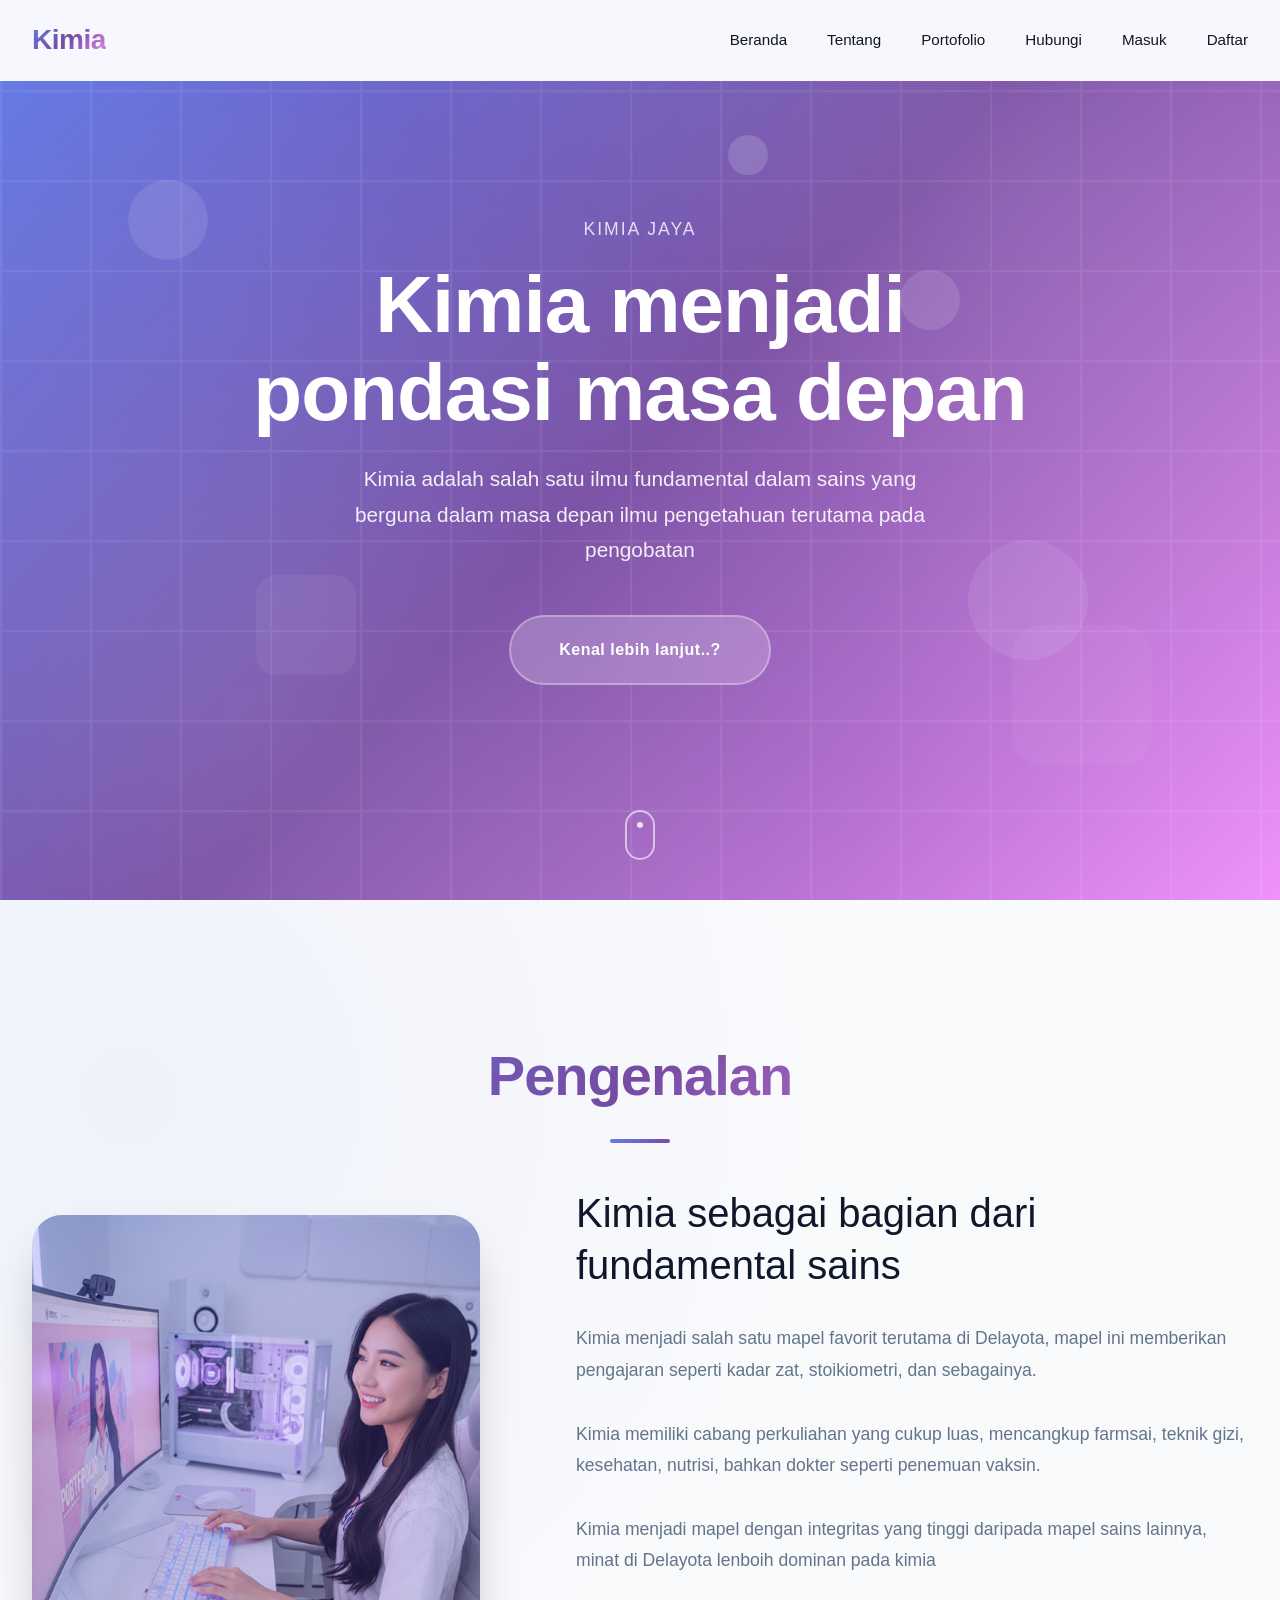
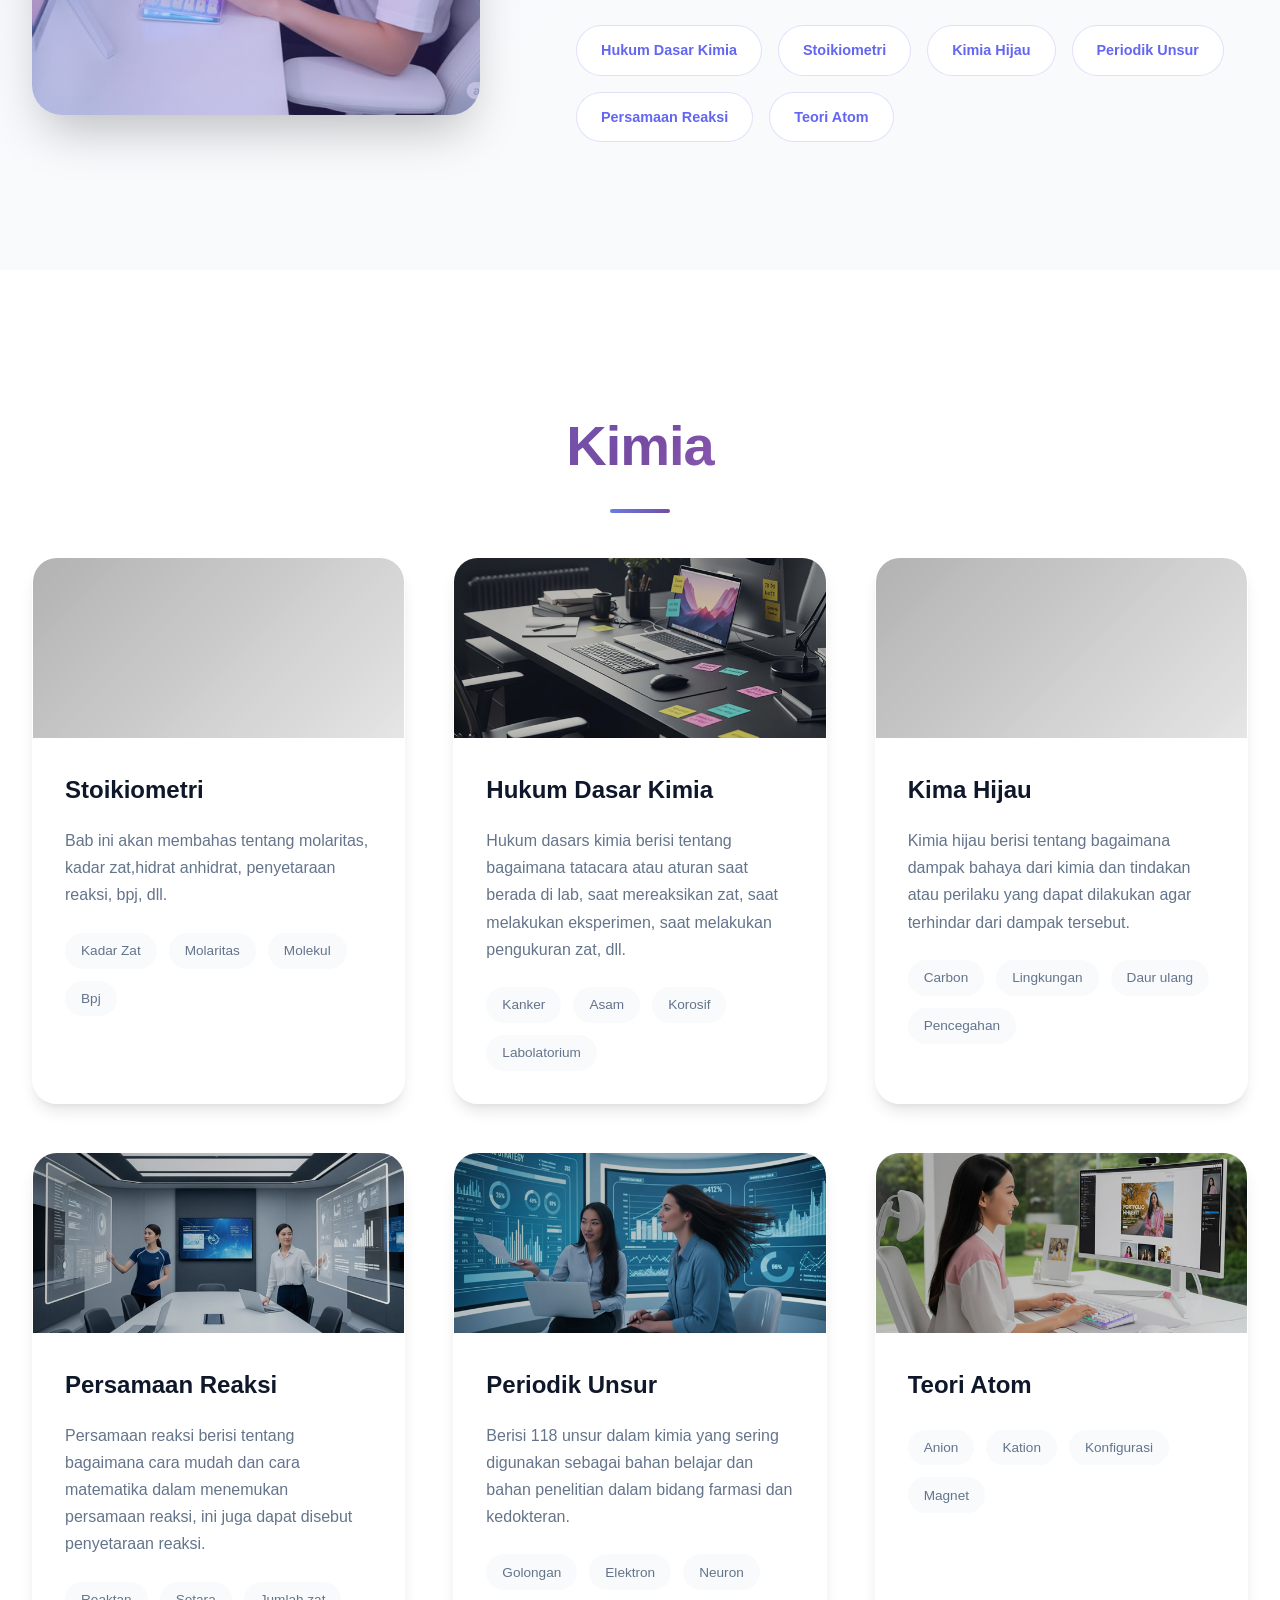
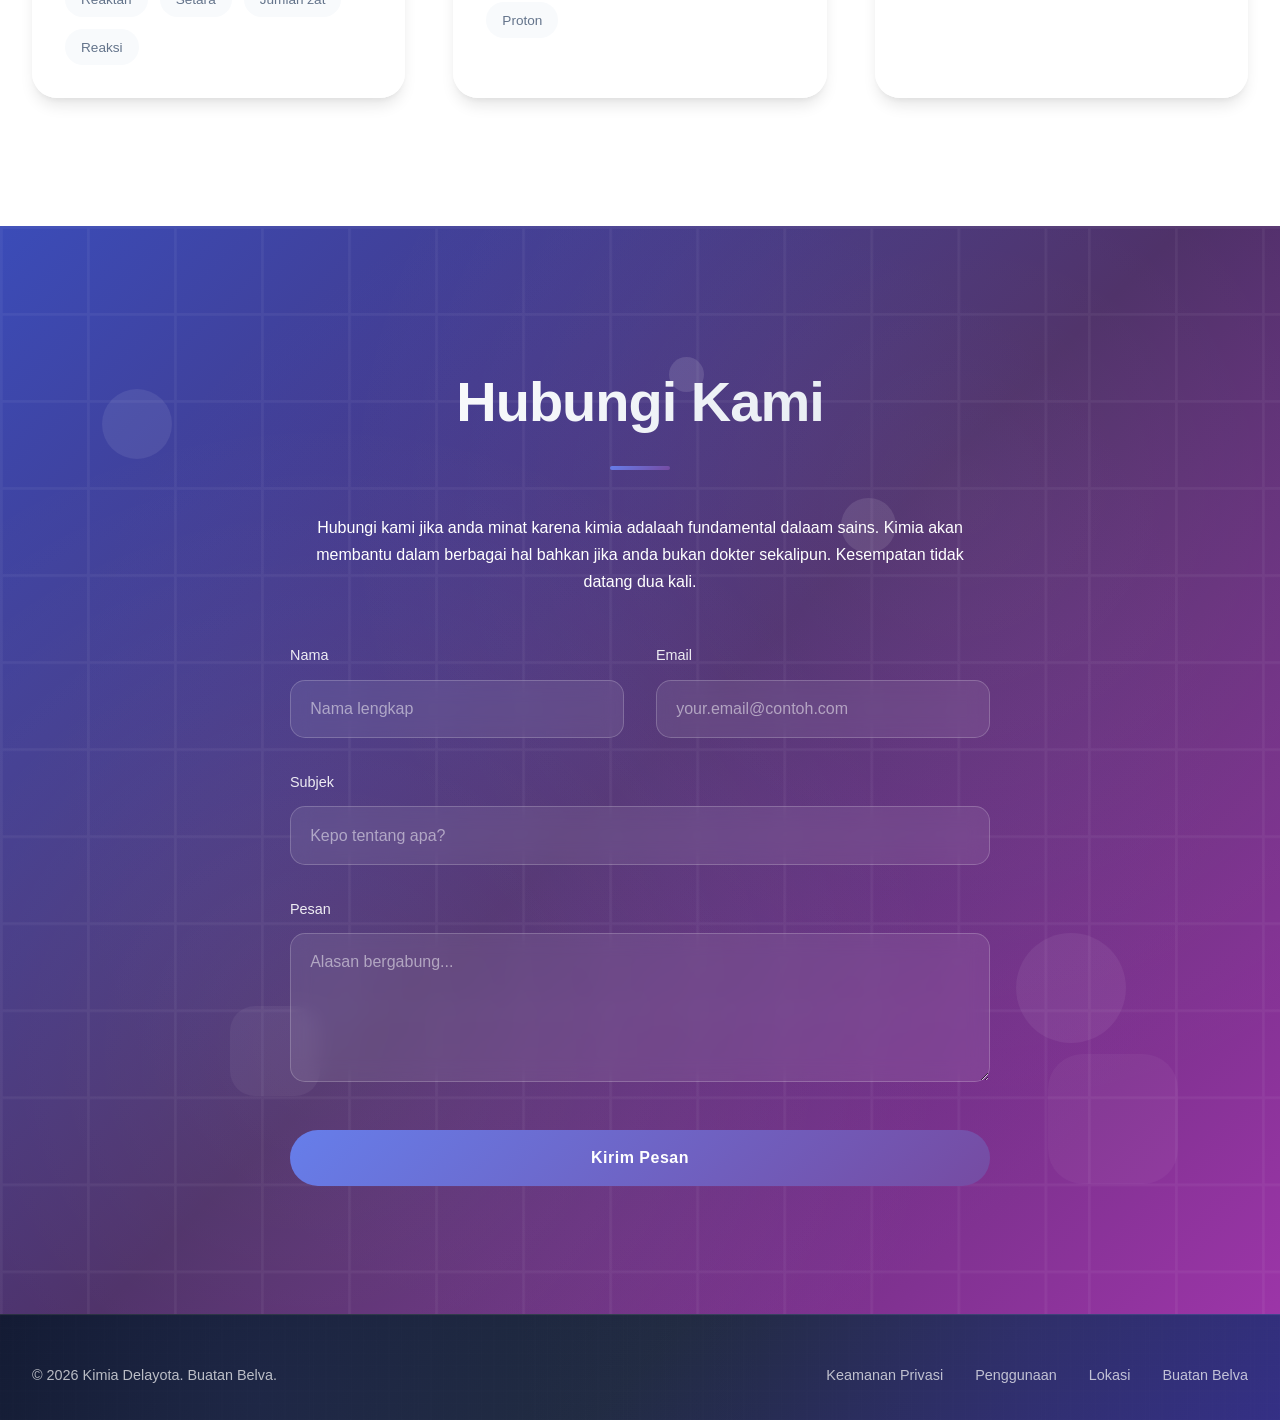
==== commit 64d907f4: "index.html" ====
--- a/index.html
+++ b/index.html
@@ -258,7 +258,7 @@
                 <div class="footer-right">
                     <a href="#privacy">Keamanan Privasi</a>
                     <a href="#terms">Penggunaan</a>
-                    <a href="#sitemap">Lokasi/a>
+                    <a href="#sitemap">Lokasi</a>
                     <a href="https://templatemo.com" target="_blank" rel="noopener nofollow">Buatan Belva</a>
                 </div>
             </div>
@@ -284,7 +284,7 @@
         registerMenu.style.display = "none"; 
         logoutMenu.style.display = "block";  
 
-        window.location.href = "../index.html";
+        
         
         // Logika ketika tombol Keluar diklik
         authLink.addEventListener("click", function(e) {
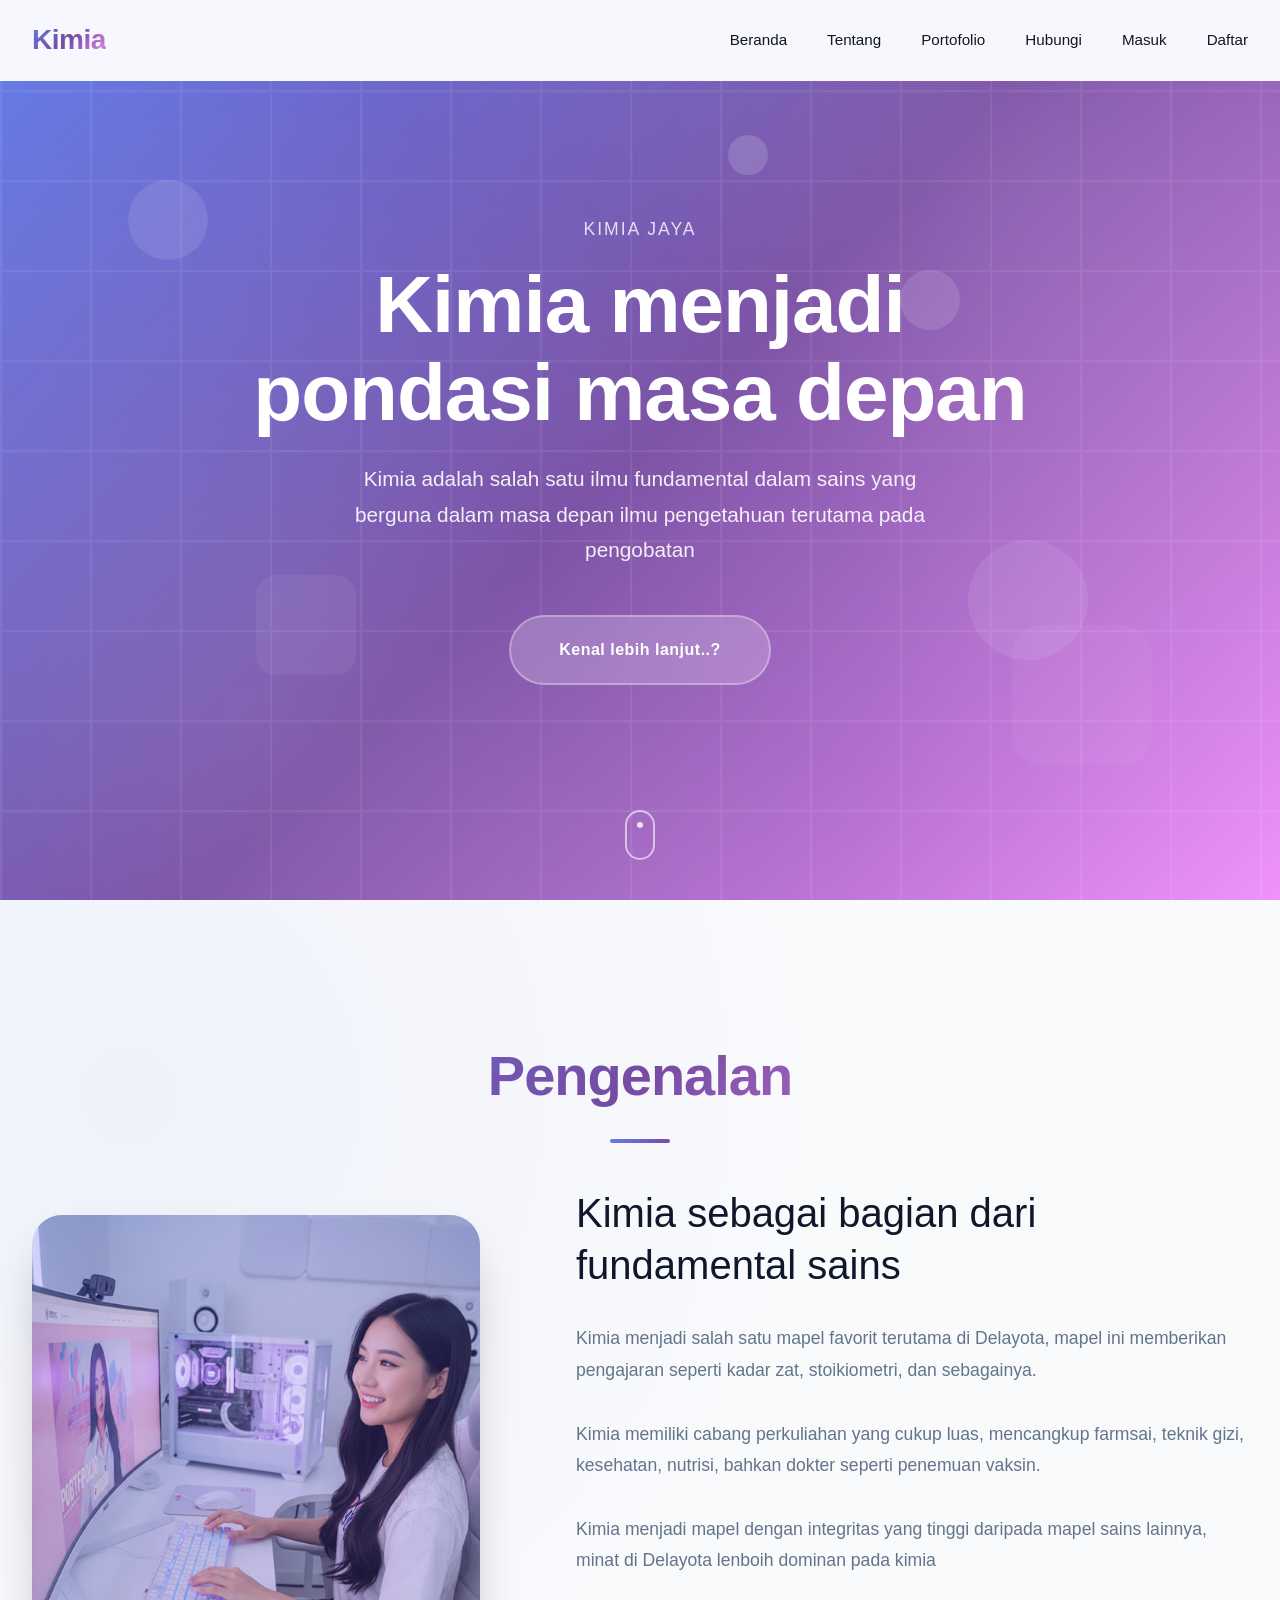
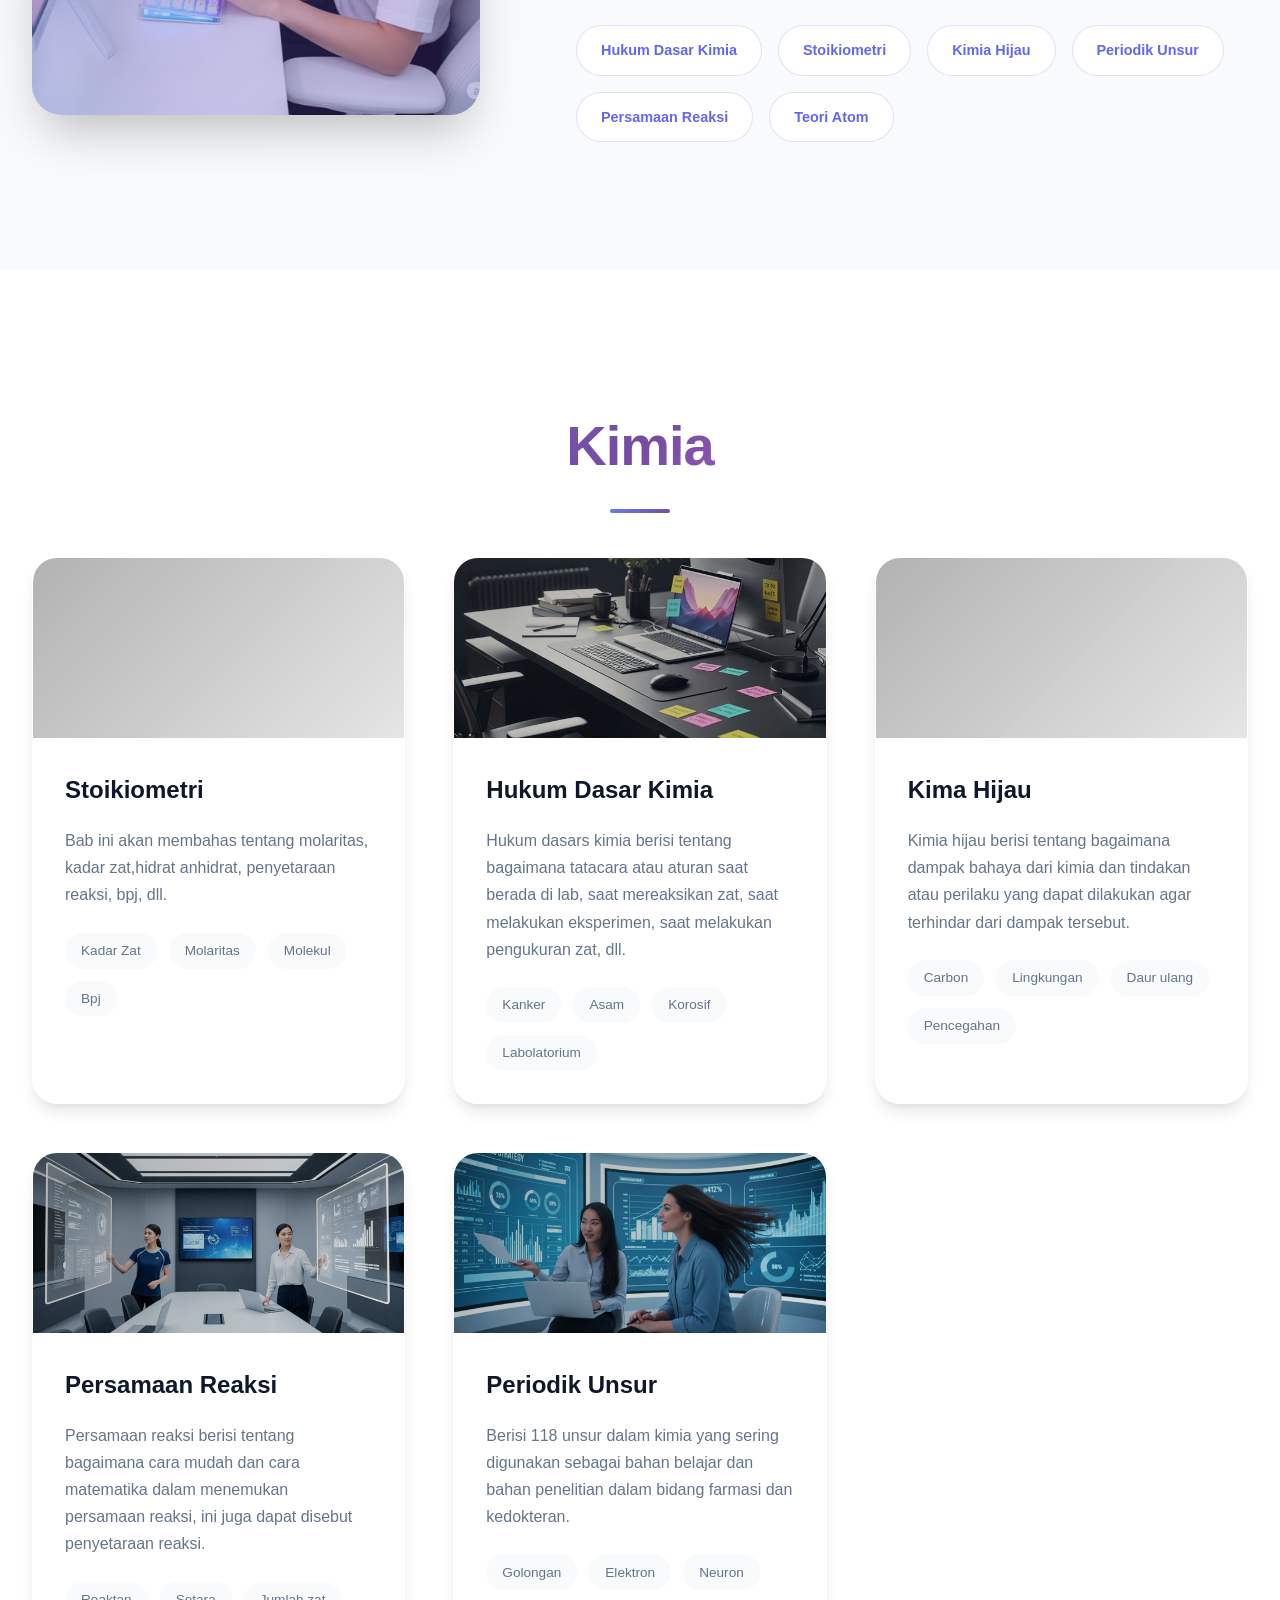
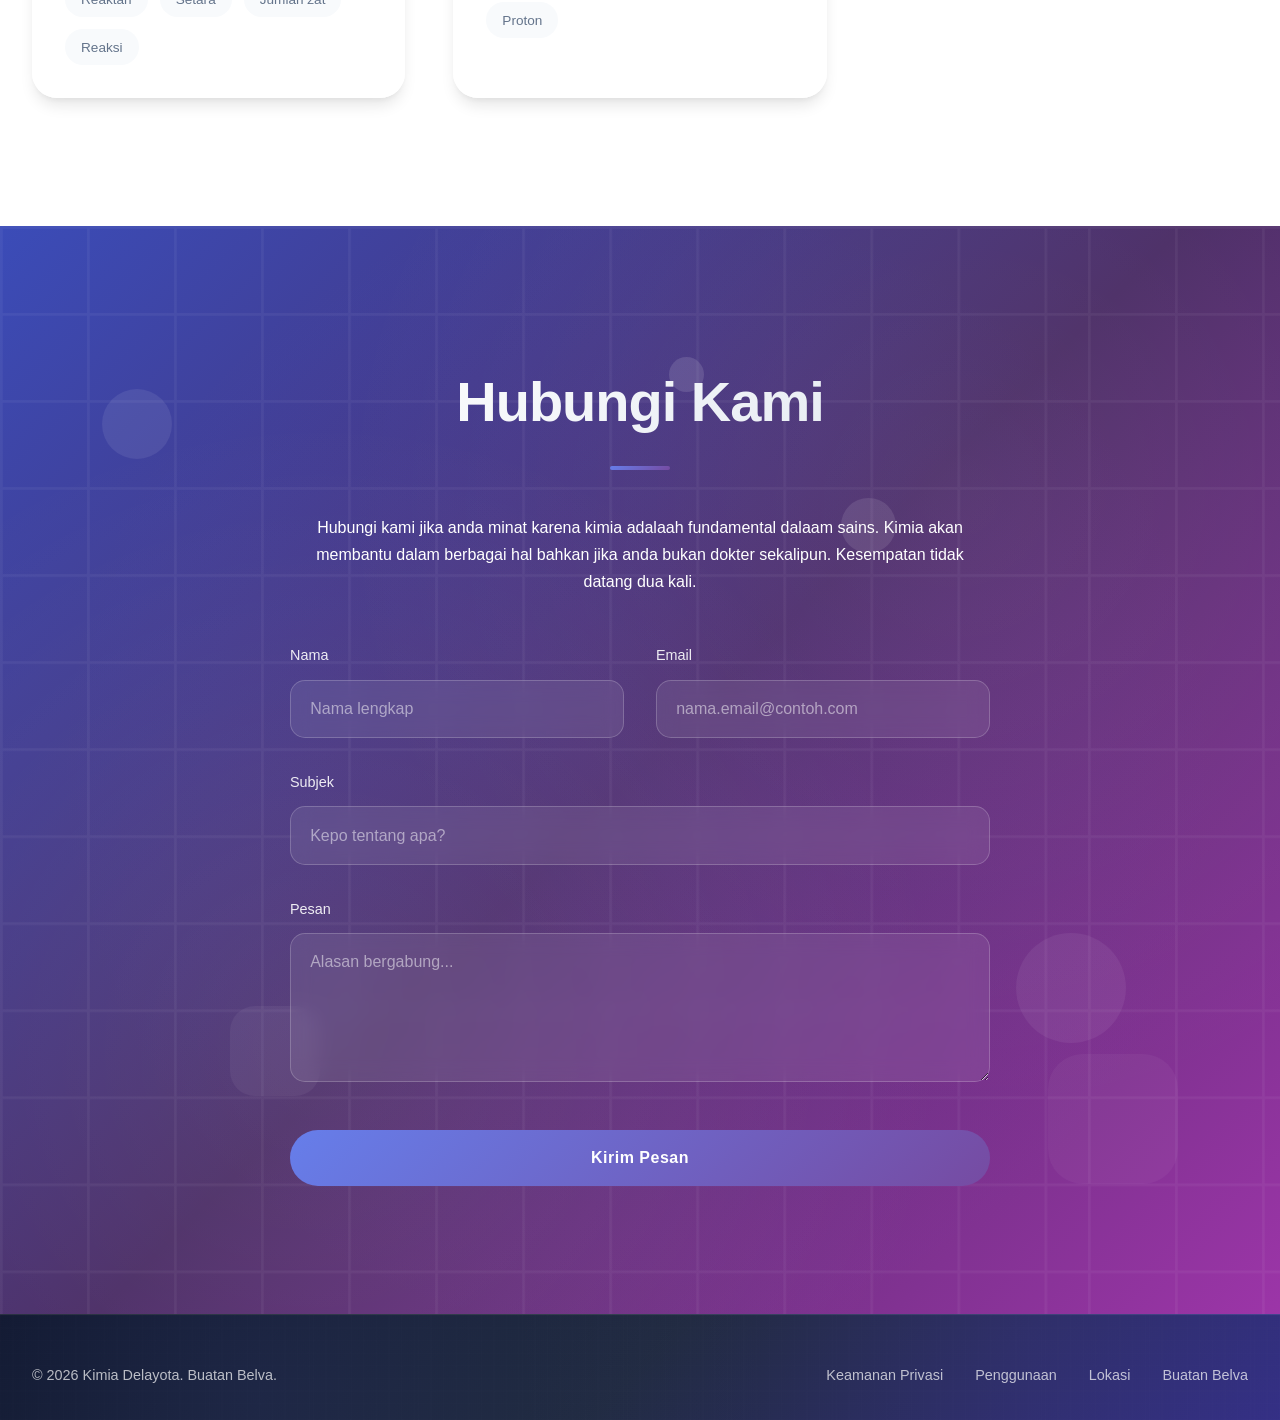
==== commit 9feb2d68: "index.html" ====
--- a/index.html
+++ b/index.html
@@ -231,7 +231,7 @@
                         </div>
                         <div class="form-group">
                             <label for="email">Email</label>
-                            <input type="email" id="email" name="email" placeholder="your.email@contoh.com" required>
+                            <input type="email" id="email" name="email" placeholder="nama.email@contoh.com" required>
                         </div>
                     </div>
                     <div class="form-group">
@@ -269,34 +269,34 @@
  <script src="login/js/welcome.js"></script>
 
 <script>
-    // 1. Ambil semua elemen menu berdasarkan ID
+    
     const loginMenu = document.getElementById("loginMenu");
     const registerMenu = document.getElementById("registerMenu");
     const logoutMenu = document.getElementById("logoutMenu");
     const authLink = document.getElementById("authLink");
 
-    // 2. Cek apakah pengguna sudah login (ada data username di localStorage)
+    
     const isLoggedIn = localStorage.getItem("username");
 
     if (isLoggedIn) {
-        // JIKA SUDAH LOGIN:
+        
         loginMenu.style.display = "none";    
         registerMenu.style.display = "none"; 
         logoutMenu.style.display = "block";  
 
+        authLink.href = "../index.html";
+        loginMenu.href ="../index.html";
+        registerMenu.href="../index.html";
         
-        
-        // Logika ketika tombol Keluar diklik
         authLink.addEventListener("click", function(e) {
             e.preventDefault(); 
             
-            localStorage.removeItem("username"); // Hapus data login
+            localStorage.removeItem("username");
             alert("Kamu berhasil keluar!");
 
             window.location.reload();
             
-            // PERBAIKAN DI SINI: Langsung arahkan ke index.html utama
-            // Gunakan "/" jika index.html ada di folder paling luar (root)
+            
              
         });
 
